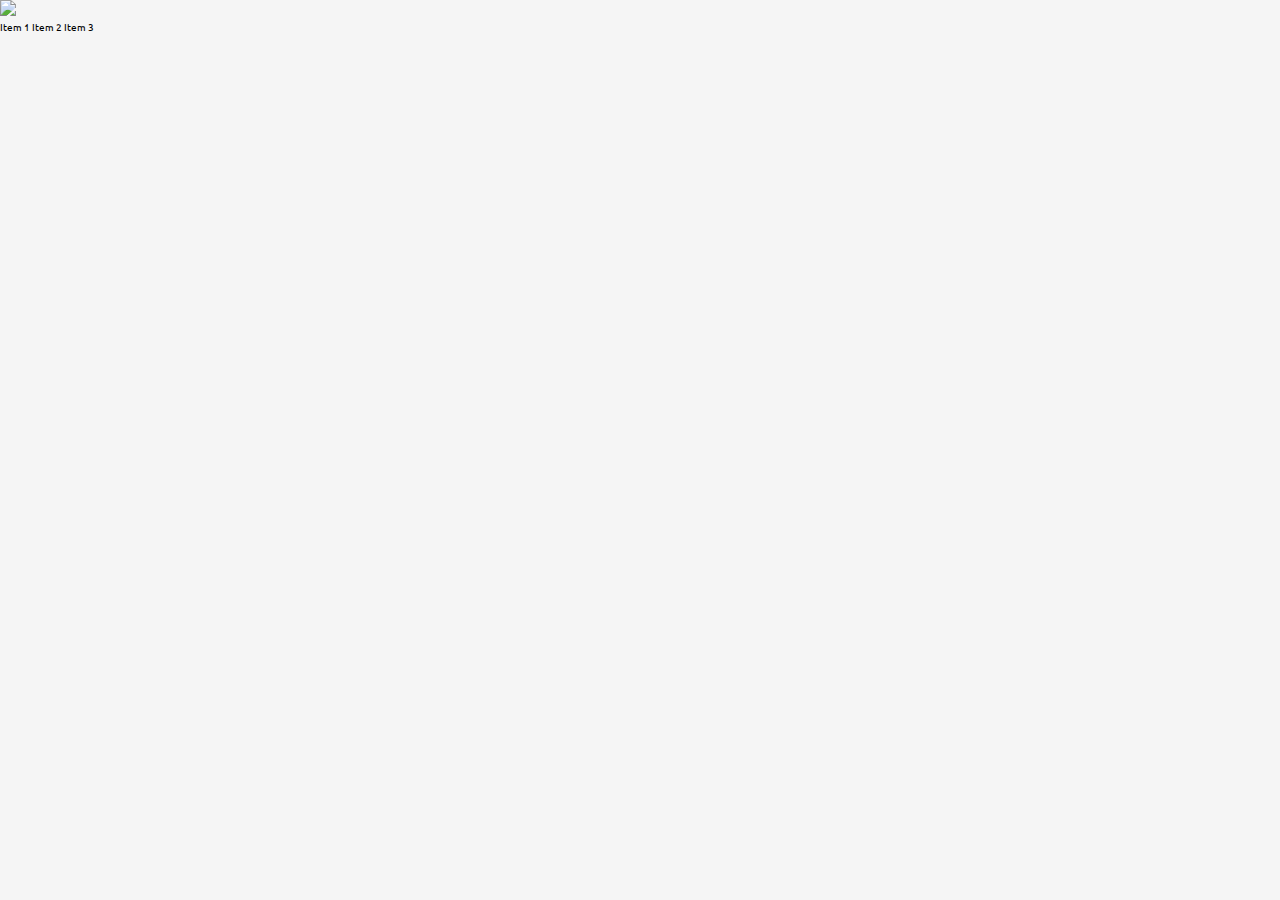
==== index.html @ aea0ba0b "Starting files for google solution challenge" ====
<!DOCTYPE html>
<html lang="en">
  <head>
    <meta charset="UTF-8" />
    <meta http-equiv="X-UA-Compatible" content="IE=edge" />
    <link rel="stylesheet" href="style.css" />
    <link rel="preconnect" href="https://fonts.googleapis.com" />
    <link rel="preconnect" href="https://fonts.gstatic.com" crossorigin />
    <link
      href="https://fonts.googleapis.com/css2?family=Ubuntu:wght@300;400;500;700&display=swap"
      rel="stylesheet"
    />
    <meta name="viewport" content="width=device-width, initial-scale=1.0" />
    <title>Sustainable Cities</title>
  </head>
  <body>
    <header class="header">
      <img src="./resources/Icon/" class="mainIcon" />
      <div class="links">
        <span>Item 1</span>
        <span>Item 2</span>
        <span>Item 3</span>
      </div>
    </header>
  </body>
</html>
---- style.css ----
* {
  margin: 0;
  padding: 0;
  box-sizing: border-box;
}
html {
  font-size: 62.5%;
}
body {
  font-family: "Ubuntu", sans-serif;
  background-color: #f5f5f5;
}
/* ------------------------------------------------------------ */
/* ------------------------------------------------------------ */
/* Header Component */
/* ------------------------------------------------------------ */
/* ------------------------------------------------------------ */
.head {
  color: hsl(213, 96%, 18%);
  font-size: 6.4rem;
}
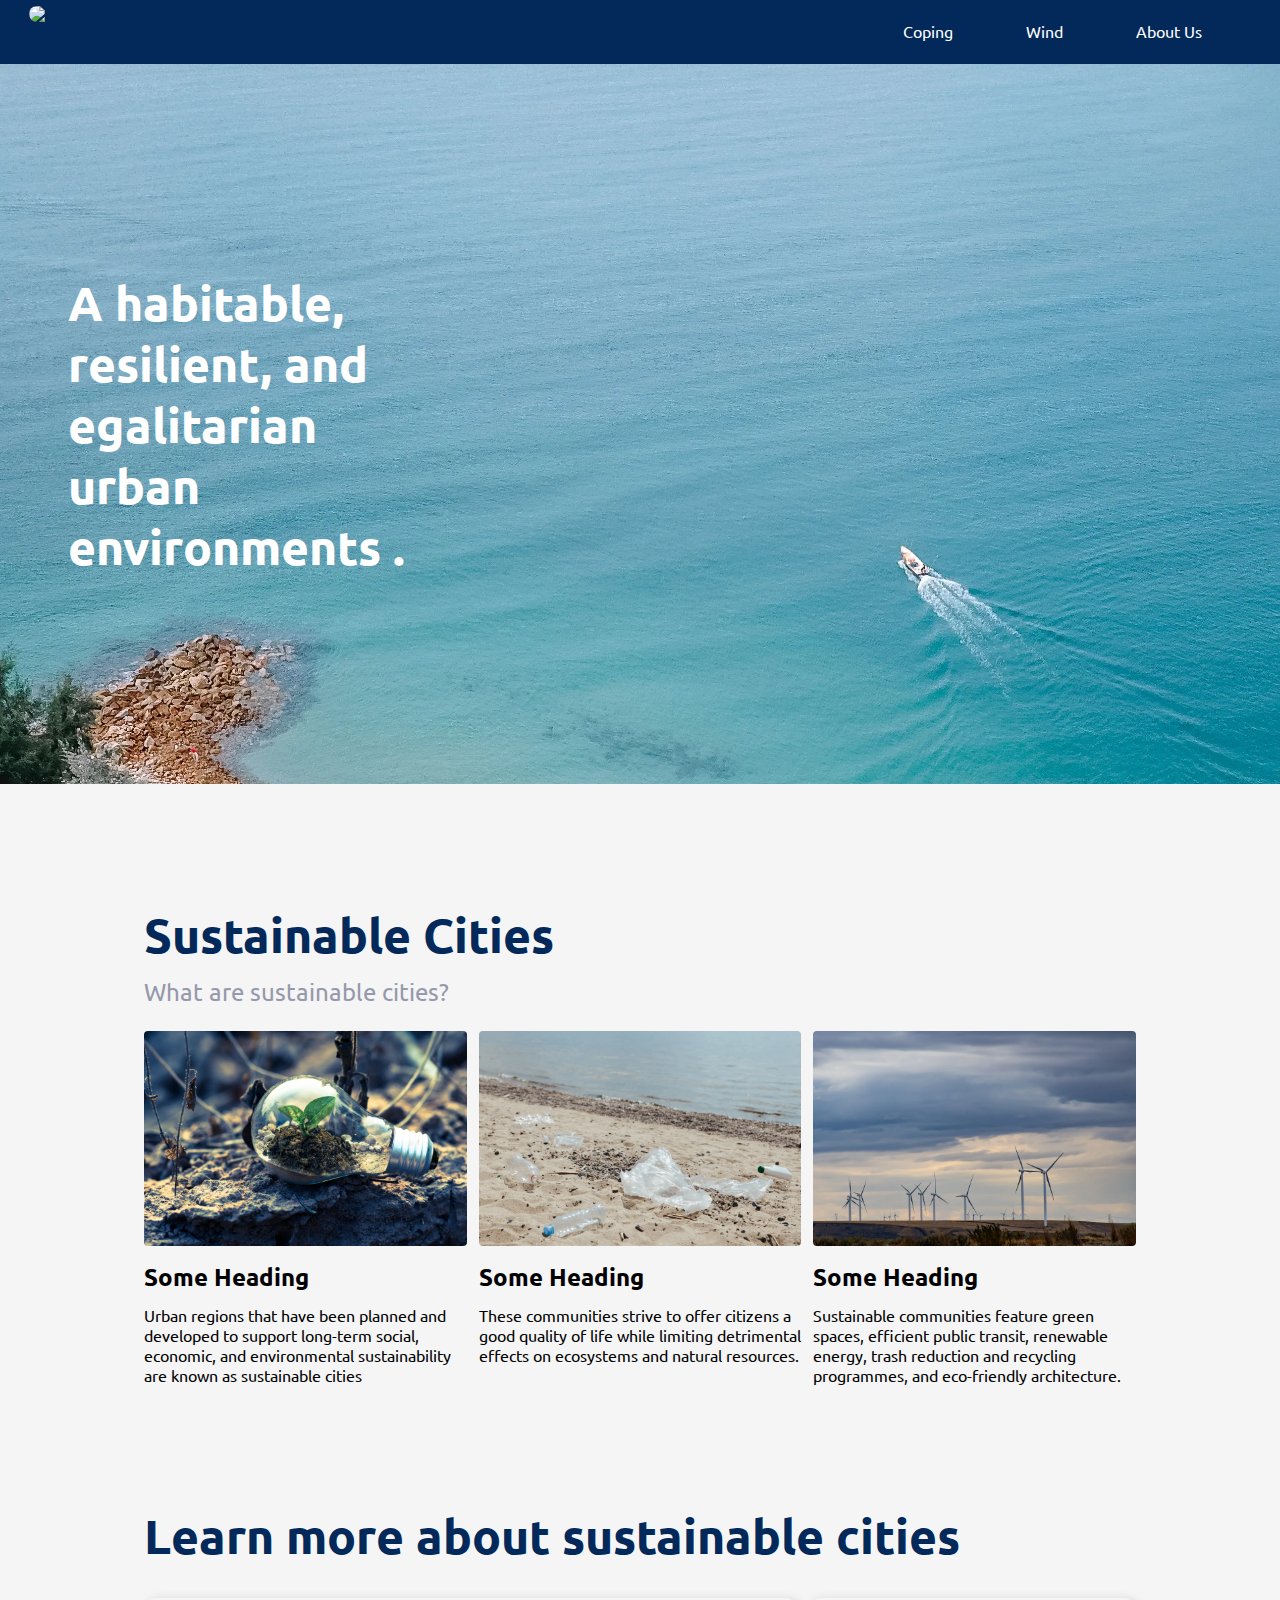
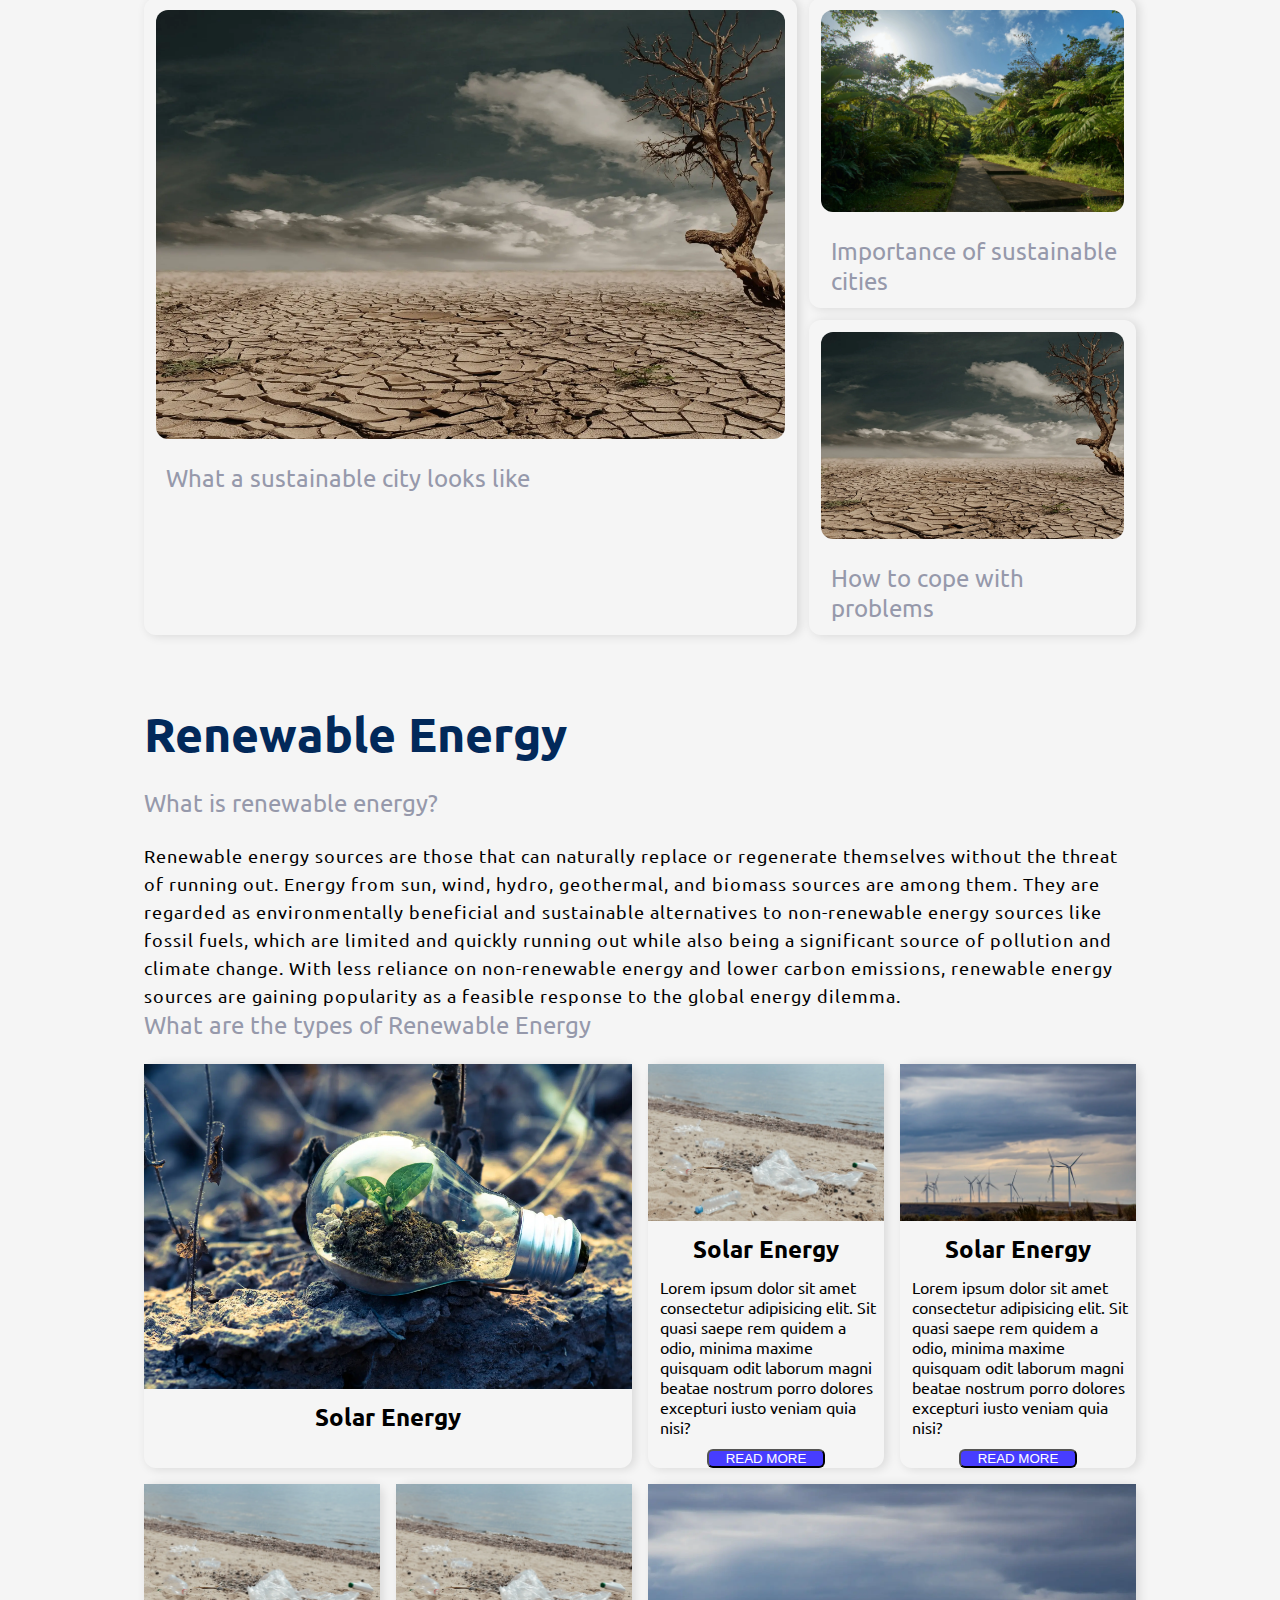
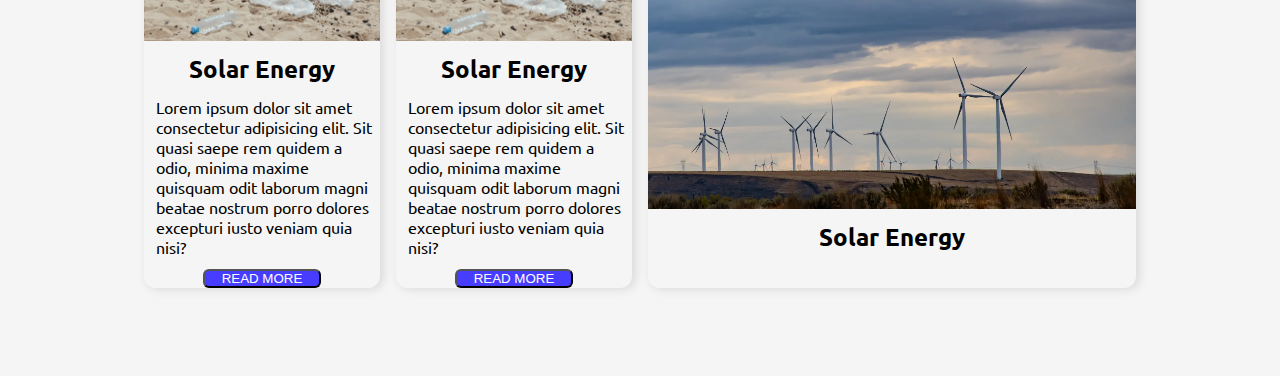
==== commit 2aafeaba: "pre final version of homepage" ====
--- a/index.html
+++ b/index.html
@@ -4,23 +4,200 @@
     <meta charset="UTF-8" />
     <meta http-equiv="X-UA-Compatible" content="IE=edge" />
     <link rel="stylesheet" href="style.css" />
+    <link rel="stylesheet" href="header.css" />
+    <link rel="stylesheet" href="contentHomepage.css" />
     <link rel="preconnect" href="https://fonts.googleapis.com" />
     <link rel="preconnect" href="https://fonts.gstatic.com" crossorigin />
     <link
       href="https://fonts.googleapis.com/css2?family=Ubuntu:wght@300;400;500;700&display=swap"
       rel="stylesheet"
+    />
+    <link
+      href="https://unpkg.com/material-components-web@latest/dist/material-components-web.min.css"
+      rel="stylesheet"
+    />
+    <script src="https://unpkg.com/material-components-web@latest/dist/material-components-web.min.js"></script>
+    <link
+      rel="stylesheet"
+      href="https://fonts.googleapis.com/icon?family=Material+Icons"
+    />
+
+    <link
+      rel="shortcut icon"
+      href="./Icons/planet-earth.ico"
+      type="image/x-icon"
     />
     <meta name="viewport" content="width=device-width, initial-scale=1.0" />
     <title>Sustainable Cities</title>
   </head>
   <body>
     <header class="header">
-      <img src="./resources/Icon/" class="mainIcon" />
+      <div class="iconImage">
+        <img src="./Icons/planet-earth.webp" class="mainIcon" />
+      </div>
       <div class="links">
-        <span>Item 1</span>
-        <span>Item 2</span>
-        <span>Item 3</span>
+        <span class="link">Coping</span>
+        <span class="link">Wind</span>
+        <span class="link">About Us</span>
       </div>
     </header>
+    <div class="front">
+      <div class="flexOfTwo">
+        <!-- <p class="head">Sustainable Cities</p> -->
+        <p class="headText">
+          A habitable, resilient, and egalitarian urban environments .
+        </p>
+      </div>
+      <!-- <div class="firstImage">
+        <img
+          src="./resources/Homepage C2 - First - Edited.png"
+          alt="Homepage image one"
+          class="test"
+        />
+      </div> -->
+    </div>
+    <div class="container">
+      <div class="what">
+        <div class="flexOfTwo">
+          <p class="head heade">Sustainable Cities</p>
+          <p class="subHead">What are sustainable cities?</p>
+        </div>
+        <div class="zigZag">
+          <div class="item1 item">
+            <div class="imageBox">
+              <img src="./resources/energy.webp" class="mainImage" />
+            </div>
+            <div class="itemContent">
+              <p class="heading">Some Heading</p>
+              <p class="subHeading">
+                Urban regions that have been planned and developed to support
+                long-term social, economic, and environmental sustainability are
+                known as sustainable cities
+              </p>
+            </div>
+          </div>
+          <div class="item2 item">
+            <div class="imageBox">
+              <img src="./resources/beach.webp" class="mainImage" />
+            </div>
+            <div class="itemContent">
+              <p class="heading">Some Heading</p>
+              <p class="subHeading">
+                These communities strive to offer citizens a good quality of
+                life while limiting detrimental effects on ecosystems and
+                natural resources.
+              </p>
+            </div>
+          </div>
+
+          <div class="item3 item">
+            <div class="imageBox">
+              <img src="./resources/wind.webp " class="mainImage" />
+            </div>
+            <div class="itemContent">
+              <p class="heading">Some Heading</p>
+              <p class="subHeading">
+                Sustainable communities feature green spaces, efficient public
+                transit, renewable energy, trash reduction and recycling
+                programmes, and eco-friendly architecture.
+              </p>
+            </div>
+          </div>
+        </div>
+      </div>
+      <div class="readMore">
+        <p class="head heade learn">Learn more about sustainable cities</p>
+        <div class="threeLinks">
+          <div class="card2">
+            <img src="./resources/Importance.webp" class="cardTwoImage" />
+            <a class="linked"
+              >What a sustainable city looks like
+              <!-- whatcity -->
+            </a>
+          </div>
+          <div class="card2">
+            <img src="./resources/Coping.webp" class="cardTwoImage" />
+            <a class="linked">
+              <!-- Inportance -->
+              Importance of sustainable cities</a
+            >
+          </div>
+          <div class="card2">
+            <img src="./resources/Importance.webp" class="cardTwoImage" />
+            <!-- Coping -->
+            <a class="linked"> How to cope with problems</a>
+          </div>
+        </div>
+      </div>
+
+      <div class="renewableEnergy">
+        <p class="head heade renewHead">Renewable Energy</p>
+        <p class="subHead">What is renewable energy?</p>
+        <p class="textRenew">
+          Renewable energy sources are those that can naturally replace or
+          regenerate themselves without the threat of running out. Energy from
+          sun, wind, hydro, geothermal, and biomass sources are among them. They
+          are regarded as environmentally beneficial and sustainable
+          alternatives to non-renewable energy sources like fossil fuels, which
+          are limited and quickly running out while also being a significant
+          source of pollution and climate change. With less reliance on
+          non-renewable energy and lower carbon emissions, renewable energy
+          sources are gaining popularity as a feasible response to the global
+          energy dilemma.
+        </p>
+        <p class="subHead">What are the types of Renewable Energy</p>
+        <div class="typesOfEnergy">
+          <div class="item">
+            <img src="resources/energy.webp" />
+            <p class="heading">Solar Energy</p>
+          </div>
+          <div class="item">
+            <img src="resources/beach.webp" />
+            <p class="heading">Solar Energy</p>
+            <p>
+              Lorem ipsum dolor sit amet consectetur adipisicing elit. Sit quasi
+              saepe rem quidem a odio, minima maxime quisquam odit laborum magni
+              beatae nostrum porro dolores excepturi iusto veniam quia nisi?
+            </p>
+            <input type = "button" class="readMoreButton" value="READ MORE"></input>
+          </div>
+          <div class="item">
+            <img src="resources/wind.webp" />
+            <p class="heading">Solar Energy</p>
+            <p>
+              Lorem ipsum dolor sit amet consectetur adipisicing elit. Sit quasi
+              saepe rem quidem a odio, minima maxime quisquam odit laborum magni
+              beatae nostrum porro dolores excepturi iusto veniam quia nisi?
+            </p>
+            <input type = "button" class="readMoreButton" value="READ MORE"></input>
+          </div>
+          <div class="item">
+            <img src="resources/beach.webp" />
+            <p class="heading">Solar Energy</p>
+            <p>
+              Lorem ipsum dolor sit amet consectetur adipisicing elit. Sit quasi
+              saepe rem quidem a odio, minima maxime quisquam odit laborum magni
+              beatae nostrum porro dolores excepturi iusto veniam quia nisi?
+            </p>
+            <input type = "button" class="readMoreButton" value="READ MORE"></input>
+          </div>
+          <div class="item">
+            <img src="resources/beach.webp" />
+            <p class="heading">Solar Energy</p>
+            <p>
+              Lorem ipsum dolor sit amet consectetur adipisicing elit. Sit quasi
+              saepe rem quidem a odio, minima maxime quisquam odit laborum magni
+              beatae nostrum porro dolores excepturi iusto veniam quia nisi?
+            </p>
+            <input type = "button" class="readMoreButton" value="READ MORE"></input>
+          </div>
+          <div class="item">
+            <img src="resources/wind.webp" />
+            <p class="heading">Solar Energy</p>
+          </div>
+        </div>
+      </div>
+    </div>
   </body>
+  <script src="script.js"></script>
 </html>
--- a/style.css
+++ b/style.css
@@ -9,6 +9,9 @@
 body {
   font-family: "Ubuntu", sans-serif;
   background-color: #f5f5f5;
+  display: flex;
+  flex-direction: column;
+  align-items: center;
 }
 /* ------------------------------------------------------------ */
 /* ------------------------------------------------------------ */
@@ -19,3 +22,20 @@
   color: hsl(213, 96%, 18%);
   font-size: 6.4rem;
 }
+.subHead {
+  color: hsl(231, 11%, 63%);
+  font-size: 2.4rem;
+}
+/* .clickCircle {
+  position: absolute;
+  max-width: 0rem;
+  max-height: 0rem;
+  border-radius: 50%;
+  background-color: hsl(213, 45%, 86%);
+  margin-top: 2.4rem;
+  transition: all 0.5s ease-in-out;
+}
+.clickCircleMax {
+  max-width: 100rem;
+  max-height: 100rem;
+} */
--- a/header.css
+++ b/header.css
@@ -0,0 +1,43 @@
+.header {
+  background: hsl(213, 96%, 18%);
+  color: #fff;
+  padding: 0.5rem;
+  text-align: center;
+  display: flex;
+  justify-content: space-between;
+  width: 100%;
+  align-items: center;
+  height: 6.4rem;
+  font-size: 1.6rem;
+}
+.mainIcon {
+  /* border-radius: 50%; */
+  /* background: #fff; */
+  /* margin: 0 10px; */
+  height: calc(100%);
+}
+.links {
+  display: flex;
+  justify-content: space-evenly;
+  width: 35%;
+}
+.iconImage {
+  height: calc(100%);
+  padding: 0 0 0 2.4rem;
+}
+.link::after {
+  content: "";
+  display: block;
+  width: 0;
+  height: 2px;
+  background: greenyellow;
+  transition: width 0.3s;
+}
+
+.link:hover::after {
+  width: 100%;
+}
+
+.link:hover {
+  cursor: pointer;
+}
--- a/contentHomepage.css
+++ b/contentHomepage.css
@@ -0,0 +1,249 @@
+.front {
+  min-height: 80vh;
+  width: 100vw;
+  display: grid;
+  grid-template-columns: 1fr 2fr;
+  align-content: center;
+  justify-items: end;
+  background-image: url("./resources/Homepage\ C3\ -\ First.webp");
+  background-repeat: no-repeat;
+  background-size: cover;
+}
+.container {
+  margin-top: 10rem;
+  width: 80%;
+  padding: 2rem 1.6rem;
+  min-height: 100vh;
+  height: fit-content;
+  display: flex;
+  flex-direction: column;
+  align-items: center;
+  justify-content: center;
+}
+.firstImage {
+  width: 60%;
+  object-fit: stretch;
+}
+.test {
+  width: 100%;
+  border-radius: 50% 0 0 50%;
+}
+.flexOfTwo {
+  display: flex;
+  flex-direction: column;
+  justify-content: center;
+  gap: 1.2rem;
+  width: 100%;
+}
+.item {
+  display: flex;
+  width: 100%;
+  gap: 1.2rem;
+}
+.mainImage {
+  width: 100%;
+  /* border-radius: 50% 0 0 50%; */
+  align-self: center;
+  border-radius: 0.4rem;
+  transition: all 0.5s;
+}
+.mainIcon {
+  height: 100%;
+  border-radius: 50% 0 0 50%;
+}
+.itemContent {
+  display: flex;
+  flex-direction: column;
+  justify-content: center;
+  align-items: start;
+  gap: 1.2rem;
+}
+.item {
+  /* height: 32rem; */
+  display: flex;
+  flex-direction: column;
+  justify-content: center;
+  align-items: center;
+  /* width: 20%; */
+  gap: 1.2rem;
+  /* border: 1px solid red; */
+  /* max-height: fit-content; */
+}
+
+.heading {
+  font-size: 2.4rem;
+  font-weight: 700;
+}
+.subHeading {
+  font-size: 1.6rem;
+  font-weight: 400;
+  /* padding: 2.4rem; */
+}
+.subHead {
+  padding-bottom: 2.4rem;
+}
+.imageBox {
+  width: 100%;
+  height: fit-content;
+  overflow: hidden;
+}
+.mainImage:hover {
+  cursor: pointer;
+  transform: scale(1.15);
+}
+.zigZag {
+  /* width: 100%; */
+  display: flex;
+  align-items: baseline;
+  gap: 1.2rem;
+  /* gap: 5rem; */
+  /* justify-content: center;
+  align-items: center; */
+}
+.linked {
+  font-size: 2.4rem;
+  text-decoration: none;
+  color: hsl(231, 11%, 63%);
+  display: block;
+  padding: 1.2rem 0 0 1rem;
+}
+.readMore {
+  align-self: flex-start;
+  margin-top: 12rem;
+}
+.heade {
+  font-size: 4.8rem;
+  font-weight: 600;
+}
+.learn {
+  padding-bottom: 3.2rem;
+}
+.card2 {
+  display: flex;
+  border-radius: 1.2rem;
+  flex-direction: column;
+  justify-content: flex-start;
+  align-items: flex-start;
+  gap: 1.2rem;
+  box-shadow: 3px 1px 10px 1px rgba(0, 0, 0, 0.1);
+  width: 100%;
+  height: 100%;
+  transition: all 0.3s;
+  padding: 1.2rem;
+}
+.card2:hover {
+  box-shadow: 3px 1px 10px 1px rgba(0, 0, 0, 0.3);
+  transform: scale(1.05);
+  /* background-color: red; */
+}
+.card2:active {
+  transform: scale(1);
+}
+.cardTwoImage {
+  /* height: 20rem;
+  width: 20rem; */
+  width: 100%;
+  /* height: 100%; */
+  background-repeat: no-repeat;
+  border-radius: 1.2rem;
+  /* background-color: red; */
+}
+.card2:nth-child(1) {
+  grid-row: 1/3;
+}
+.threeLinks {
+  display: grid;
+  grid-template-columns: 2fr 1fr;
+  gap: 1.2rem;
+  /* height: fit-content; */
+}
+
+.headText {
+  font-size: 4.8rem;
+  font-weight: 600;
+  padding-left: 6.8rem;
+  color: hsl(0, 0%, 100%);
+}
+.renewableEnergy {
+  padding: 6.8rem 0;
+}
+.renewHead {
+  padding-bottom: 2.4rem;
+}
+.textRenew {
+  font-size: 1.8rem;
+  line-height: 2.8rem;
+  letter-spacing: 1px;
+  font-weight: 400;
+  /* padding: 2.4rem; */
+}
+.points {
+  font-size: 2.4rem;
+  line-height: 4rem;
+}
+.typesOfEnergy {
+  display: grid;
+  width: 100%;
+  gap: 1.6rem;
+  grid-template-columns: repeat(4, 1fr);
+  grid-template-rows: repeat(4, 1fr);
+  align-items: flex-start;
+}
+.typesOfEnergy > .item {
+  box-shadow: 3px 1px 10px 1px rgba(0, 0, 0, 0.1);
+  height: 100%;
+  justify-content: flex-start;
+  border-radius: 1.2rem;
+  transition: all 0.3s;
+}
+.typesOfEnergy > .item:nth-child(1) {
+  grid-column: 1/3;
+  grid-row: 1/3;
+  padding-bottom: 1.6rem;
+}
+.typesOfEnergy > .item:nth-child(6) {
+  grid-column: 3/5;
+  grid-row: 3/5;
+  padding-bottom: 2.4rem;
+}
+.typesOfEnergy > .item > img {
+  width: 100%;
+}
+.typesOfEnergy > .item:nth-child(2) {
+  grid-row: 1/3;
+  /* height: 50%; */
+}
+.typesOfEnergy > .item:nth-child(3) {
+  grid-row: 1/3;
+}
+.typesOfEnergy > .item:nth-child(4) {
+  grid-row: 3/5;
+}
+.typesOfEnergy > .item:nth-child(5) {
+  grid-row: 3/5;
+}
+.typesOfEnergy > .item > p:nth-child(3) {
+  font-size: 1.6rem;
+}
+.typesOfEnergy > .item > p:nth-child(3) {
+  padding-left: 1.2rem;
+}
+.typesOfEnergy > .item:hover {
+  box-shadow: 3px 1px 10px 1px rgba(0, 0, 0, 0.3);
+  transform: scale(1.05);
+}
+.readMoreButton {
+  width: 50%;
+  height: 7%;
+  background-color: hsl(243, 100%, 62%);
+  border-radius: 0.6rem;
+  color: white;
+  transition: background-color 0.3s;
+}
+.readMoreButton:hover {
+  cursor: pointer;
+  background-color: hsl(213, 96%, 18%);
+}
+.readMoreButton:active {
+  background-color: hsl(243, 100%, 72%);
+}
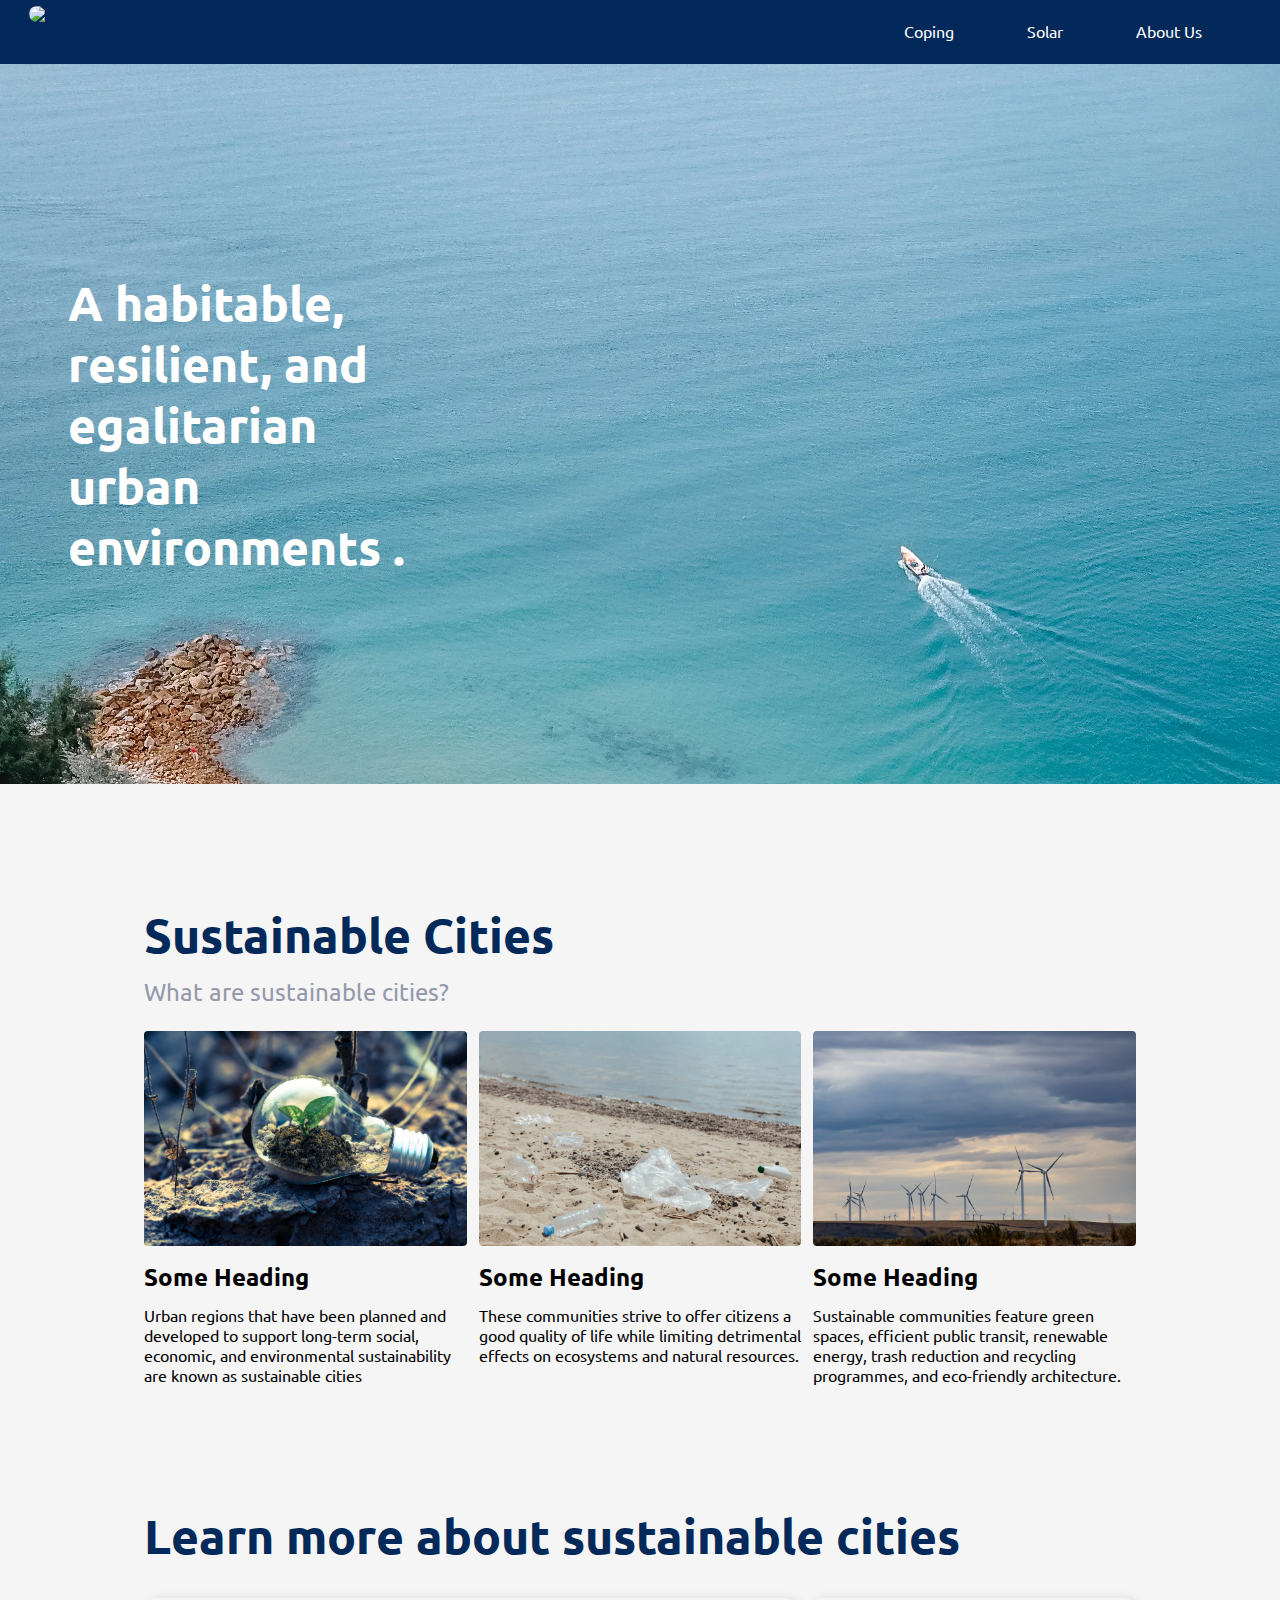
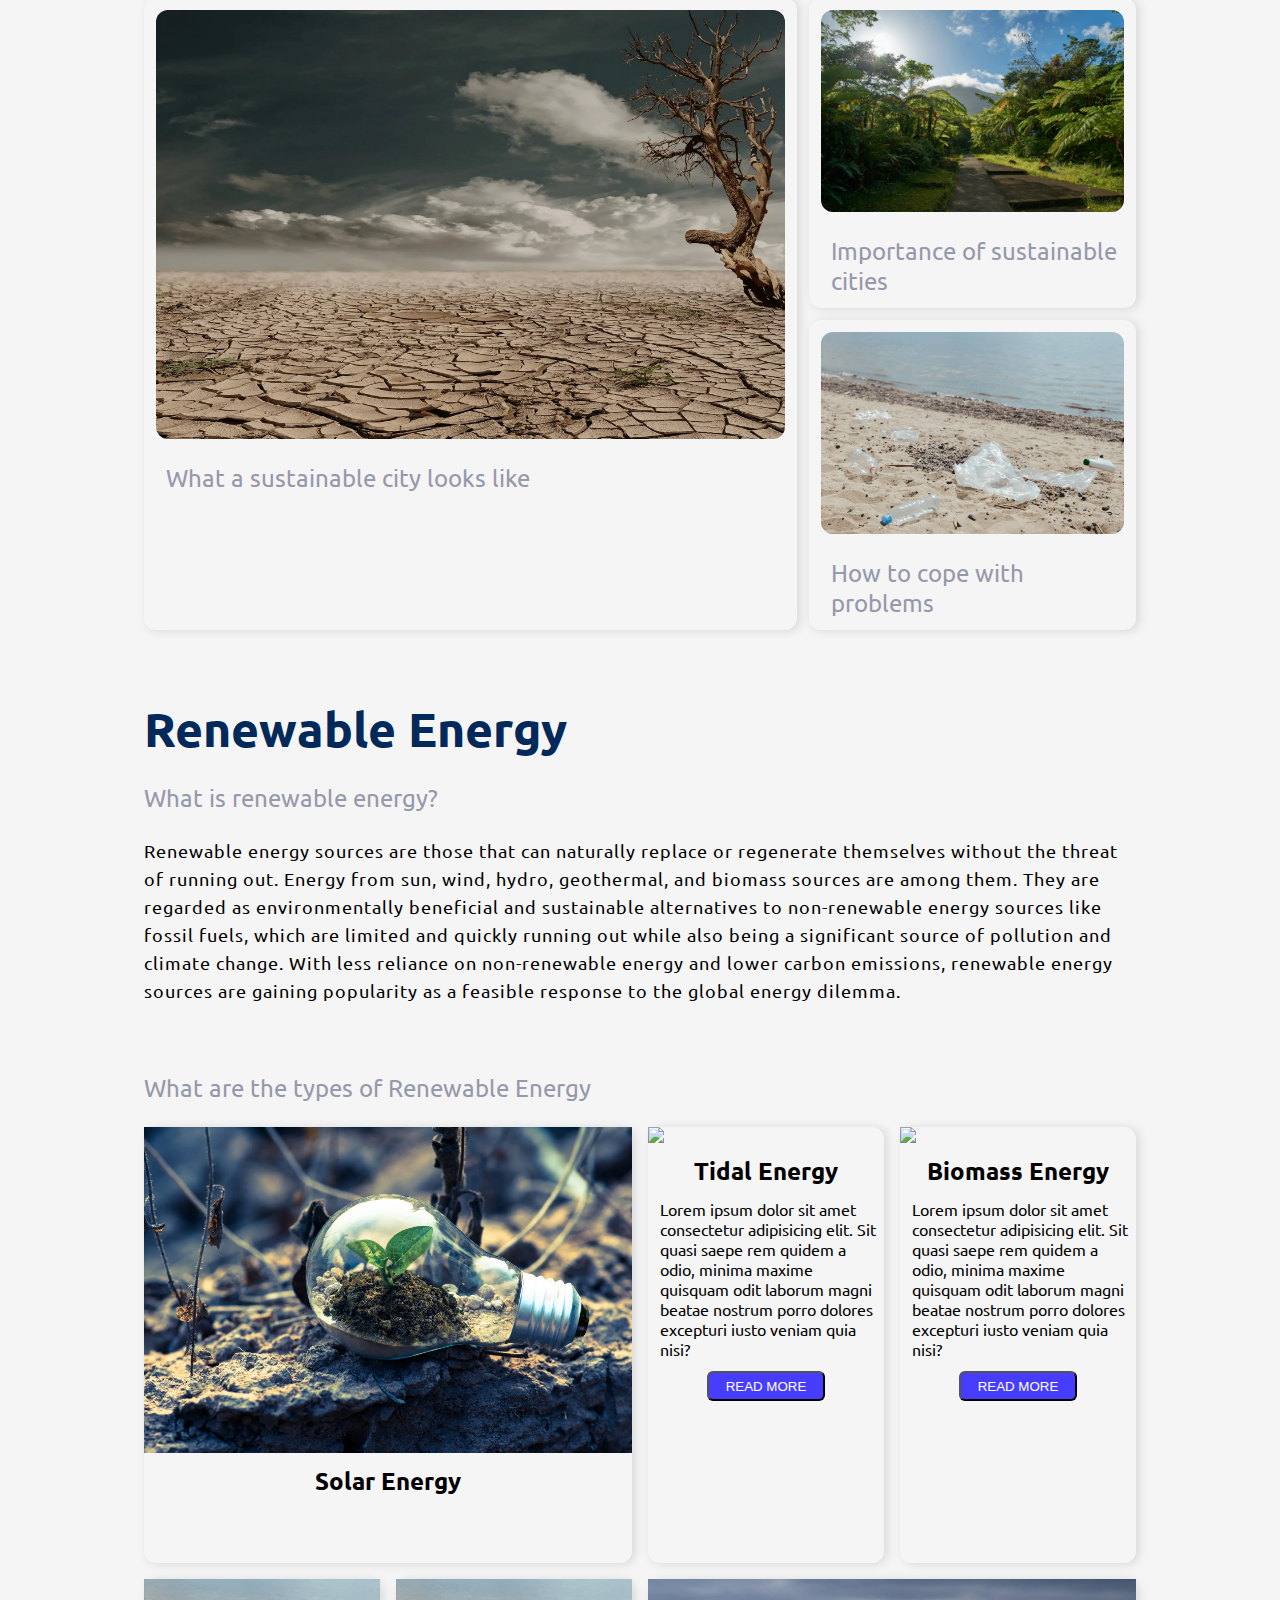
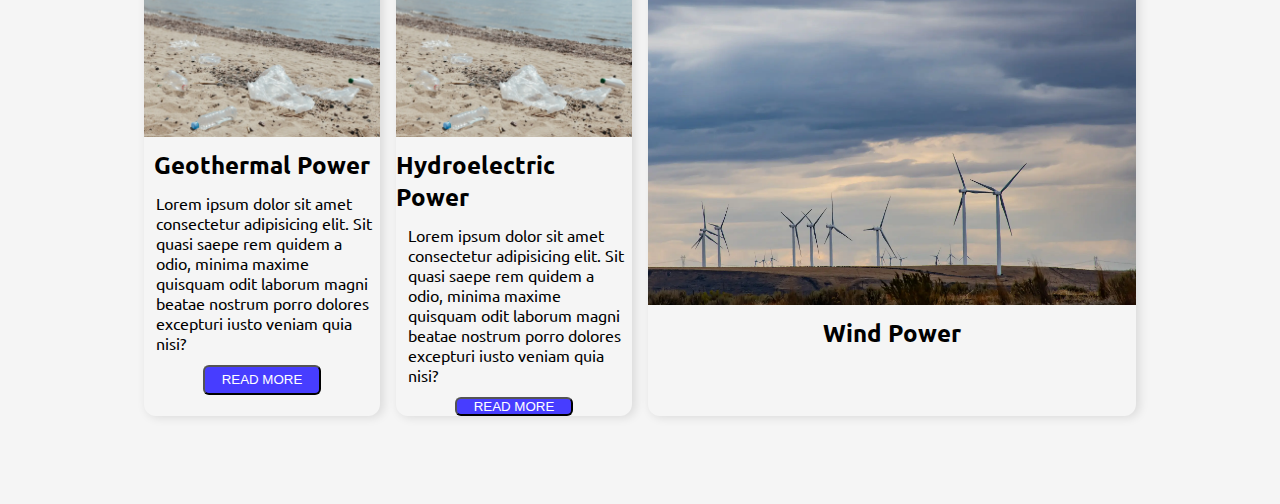
==== commit 833ab056: "wind.html, solar.html etc and more" ====
--- a/index.html
+++ b/index.html
@@ -37,24 +37,17 @@
       </div>
       <div class="links">
         <span class="link">Coping</span>
-        <span class="link">Wind</span>
+        <span class="link" id = "solar">Solar</span>
         <span class="link">About Us</span>
       </div>
     </header>
     <div class="front">
       <div class="flexOfTwo">
-        <!-- <p class="head">Sustainable Cities</p> -->
         <p class="headText">
           A habitable, resilient, and egalitarian urban environments .
         </p>
       </div>
-      <!-- <div class="firstImage">
-        <img
-          src="./resources/Homepage C2 - First - Edited.png"
-          alt="Homepage image one"
-          class="test"
-        />
-      </div> -->
+     
     </div>
     <div class="container">
       <div class="what">
@@ -123,7 +116,7 @@
             >
           </div>
           <div class="card2">
-            <img src="./resources/Importance.webp" class="cardTwoImage" />
+            <img src="./resources/beach.webp" class="cardTwoImage" />
             <!-- Coping -->
             <a class="linked"> How to cope with problems</a>
           </div>
@@ -147,13 +140,44 @@
         </p>
         <p class="subHead">What are the types of Renewable Energy</p>
         <div class="typesOfEnergy">
+          
           <div class="item">
             <img src="resources/energy.webp" />
             <p class="heading">Solar Energy</p>
           </div>
           <div class="item">
+            <img src="resources/sea.webp" />
+            <p class="heading">Tidal Energy</p>
+            <p>
+              Lorem ipsum dolor sit amet consectetur adipisicing elit. Sit quasi
+              saepe rem quidem a odio, minima maxime quisquam odit laborum magni
+              beatae nostrum porro dolores excepturi iusto veniam quia nisi?
+            </p>
+            <input type = "button" class="readMoreButton" value="READ MORE"></input>
+          </div>
+          <div class="item">
+            <img src="resources/tractor.webp" />
+            <p class="heading">Biomass Energy</p>
+            <p>
+              Lorem ipsum dolor sit amet consectetur adipisicing elit. Sit quasi
+              saepe rem quidem a odio, minima maxime quisquam odit laborum magni
+              beatae nostrum porro dolores excepturi iusto veniam quia nisi?
+            </p>
+            <input type = "button" class="readMoreButton" value="READ MORE"></input>
+          </div>
+          <div class="item">
             <img src="resources/beach.webp" />
-            <p class="heading">Solar Energy</p>
+            <p class="heading">Geothermal Power</p>
+            <p>
+              Lorem ipsum dolor sit amet consectetur adipisicing elit. Sit quasi
+              saepe rem quidem a odio, minima maxime quisquam odit laborum magni
+              beatae nostrum porro dolores excepturi iusto veniam quia nisi?
+            </p>
+            <input type = "button" class="readMoreButton" value="READ MORE"></input>
+          </div>
+          <div class="item">
+            <img src="resources/beach.webp" />
+            <p class="heading">Hydroelectric Power</p>
             <p>
               Lorem ipsum dolor sit amet consectetur adipisicing elit. Sit quasi
               saepe rem quidem a odio, minima maxime quisquam odit laborum magni
@@ -163,37 +187,7 @@
           </div>
           <div class="item">
             <img src="resources/wind.webp" />
-            <p class="heading">Solar Energy</p>
-            <p>
-              Lorem ipsum dolor sit amet consectetur adipisicing elit. Sit quasi
-              saepe rem quidem a odio, minima maxime quisquam odit laborum magni
-              beatae nostrum porro dolores excepturi iusto veniam quia nisi?
-            </p>
-            <input type = "button" class="readMoreButton" value="READ MORE"></input>
-          </div>
-          <div class="item">
-            <img src="resources/beach.webp" />
-            <p class="heading">Solar Energy</p>
-            <p>
-              Lorem ipsum dolor sit amet consectetur adipisicing elit. Sit quasi
-              saepe rem quidem a odio, minima maxime quisquam odit laborum magni
-              beatae nostrum porro dolores excepturi iusto veniam quia nisi?
-            </p>
-            <input type = "button" class="readMoreButton" value="READ MORE"></input>
-          </div>
-          <div class="item">
-            <img src="resources/beach.webp" />
-            <p class="heading">Solar Energy</p>
-            <p>
-              Lorem ipsum dolor sit amet consectetur adipisicing elit. Sit quasi
-              saepe rem quidem a odio, minima maxime quisquam odit laborum magni
-              beatae nostrum porro dolores excepturi iusto veniam quia nisi?
-            </p>
-            <input type = "button" class="readMoreButton" value="READ MORE"></input>
-          </div>
-          <div class="item">
-            <img src="resources/wind.webp" />
-            <p class="heading">Solar Energy</p>
+            <p class="heading">Wind Power</p>
           </div>
         </div>
       </div>
--- a/contentHomepage.css
+++ b/contentHomepage.css
@@ -42,7 +42,6 @@
 }
 .mainImage {
   width: 100%;
-  /* border-radius: 50% 0 0 50%; */
   align-self: center;
   border-radius: 0.4rem;
   transition: all 0.5s;
@@ -59,15 +58,12 @@
   gap: 1.2rem;
 }
 .item {
-  /* height: 32rem; */
   display: flex;
   flex-direction: column;
   justify-content: center;
   align-items: center;
-  /* width: 20%; */
-  gap: 1.2rem;
-  /* border: 1px solid red; */
-  /* max-height: fit-content; */
+
+  gap: 1.2rem;
 }
 
 .heading {
@@ -77,7 +73,6 @@
 .subHeading {
   font-size: 1.6rem;
   font-weight: 400;
-  /* padding: 2.4rem; */
 }
 .subHead {
   padding-bottom: 2.4rem;
@@ -92,13 +87,9 @@
   transform: scale(1.15);
 }
 .zigZag {
-  /* width: 100%; */
   display: flex;
   align-items: baseline;
   gap: 1.2rem;
-  /* gap: 5rem; */
-  /* justify-content: center;
-  align-items: center; */
 }
 .linked {
   font-size: 2.4rem;
@@ -140,13 +131,9 @@
   transform: scale(1);
 }
 .cardTwoImage {
-  /* height: 20rem;
-  width: 20rem; */
-  width: 100%;
-  /* height: 100%; */
+  width: 100%;
   background-repeat: no-repeat;
   border-radius: 1.2rem;
-  /* background-color: red; */
 }
 .card2:nth-child(1) {
   grid-row: 1/3;
@@ -181,6 +168,9 @@
   font-size: 2.4rem;
   line-height: 4rem;
 }
+.renewableEnergy > p:nth-child(4) {
+  padding-top: 6.8rem;
+}
 .typesOfEnergy {
   display: grid;
   width: 100%;
@@ -236,14 +226,17 @@
   width: 50%;
   height: 7%;
   background-color: hsl(243, 100%, 62%);
+  box-shadow: none;
   border-radius: 0.6rem;
   color: white;
-  transition: background-color 0.3s;
+  transition: all 0.3s;
 }
 .readMoreButton:hover {
   cursor: pointer;
   background-color: hsl(213, 96%, 18%);
+  transition: all 0.3s;
 }
 .readMoreButton:active {
   background-color: hsl(243, 100%, 72%);
-}
+  transform: scale(0.95);
+}
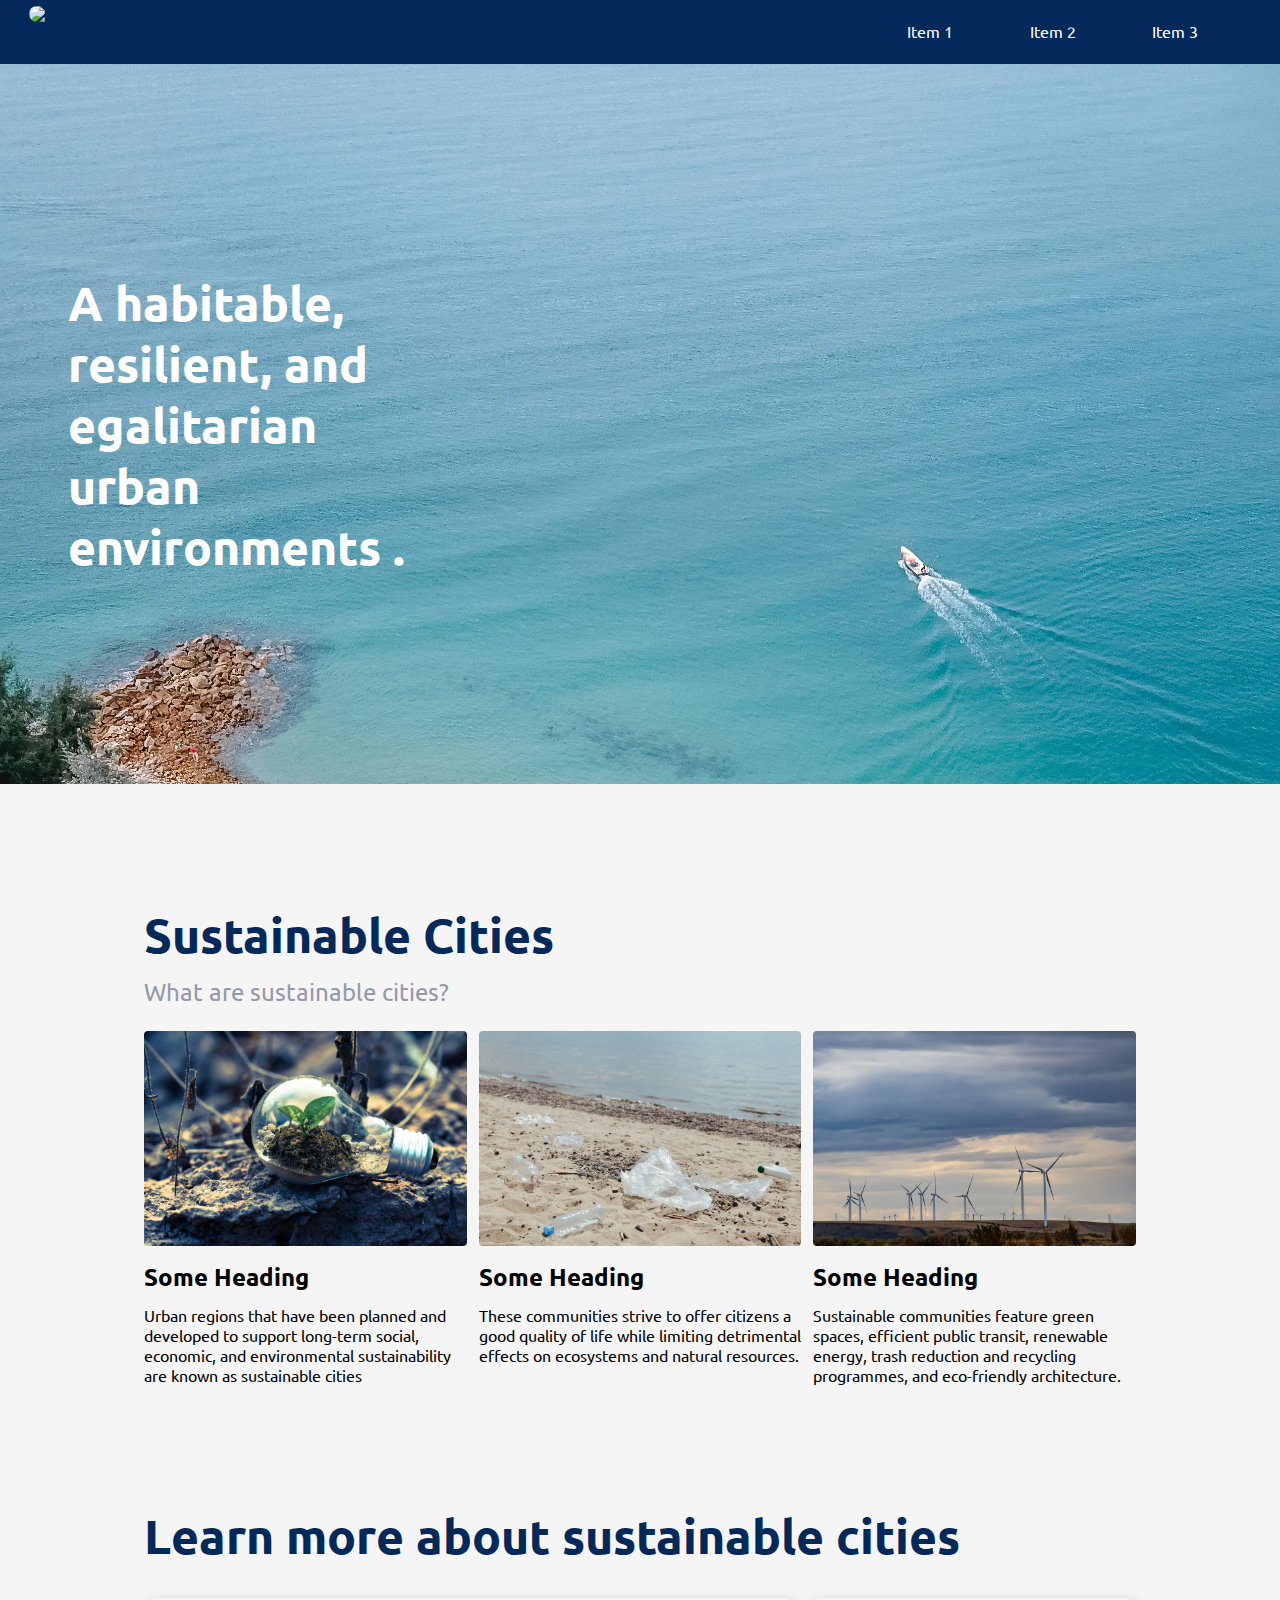
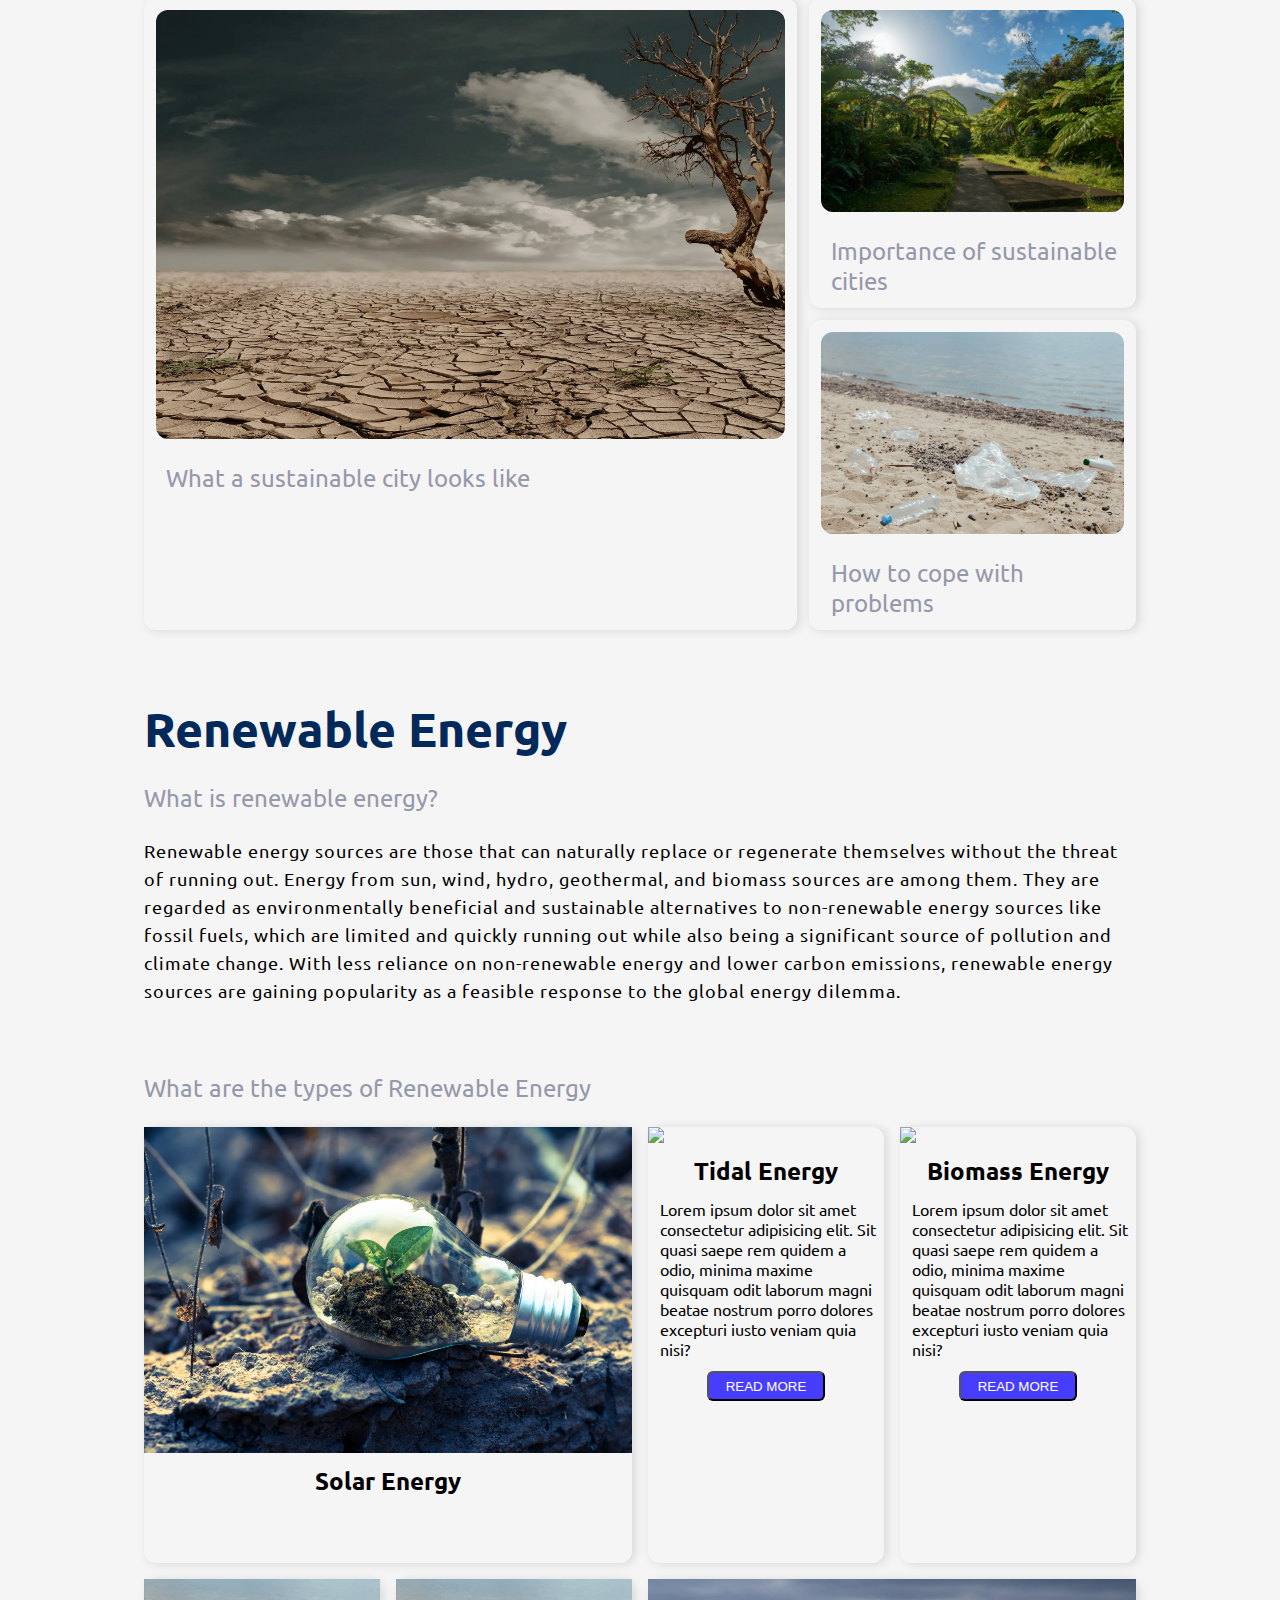
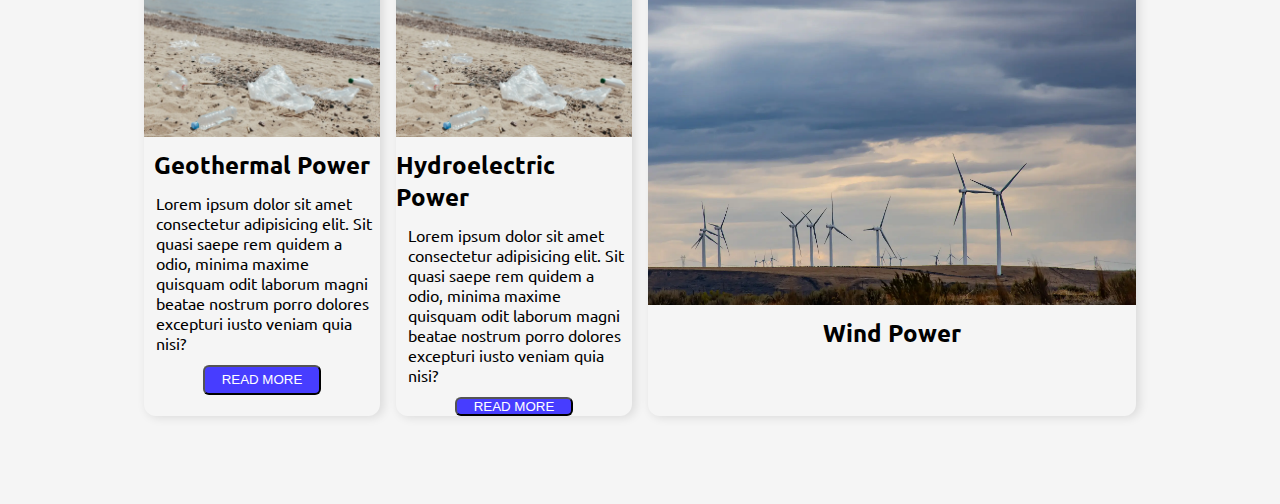
==== commit 0cc170a2: "cope" ====
--- a/index.html
+++ b/index.html
@@ -36,9 +36,9 @@
         <img src="./Icons/planet-earth.webp" class="mainIcon" />
       </div>
       <div class="links">
-        <span class="link">Coping</span>
-        <span class="link" id = "solar">Solar</span>
-        <span class="link">About Us</span>
+        <span class="link">Item 1</span>
+        <span class="link">Item 2</span>
+        <span class="link">Item 3</span>
       </div>
     </header>
     <div class="front">
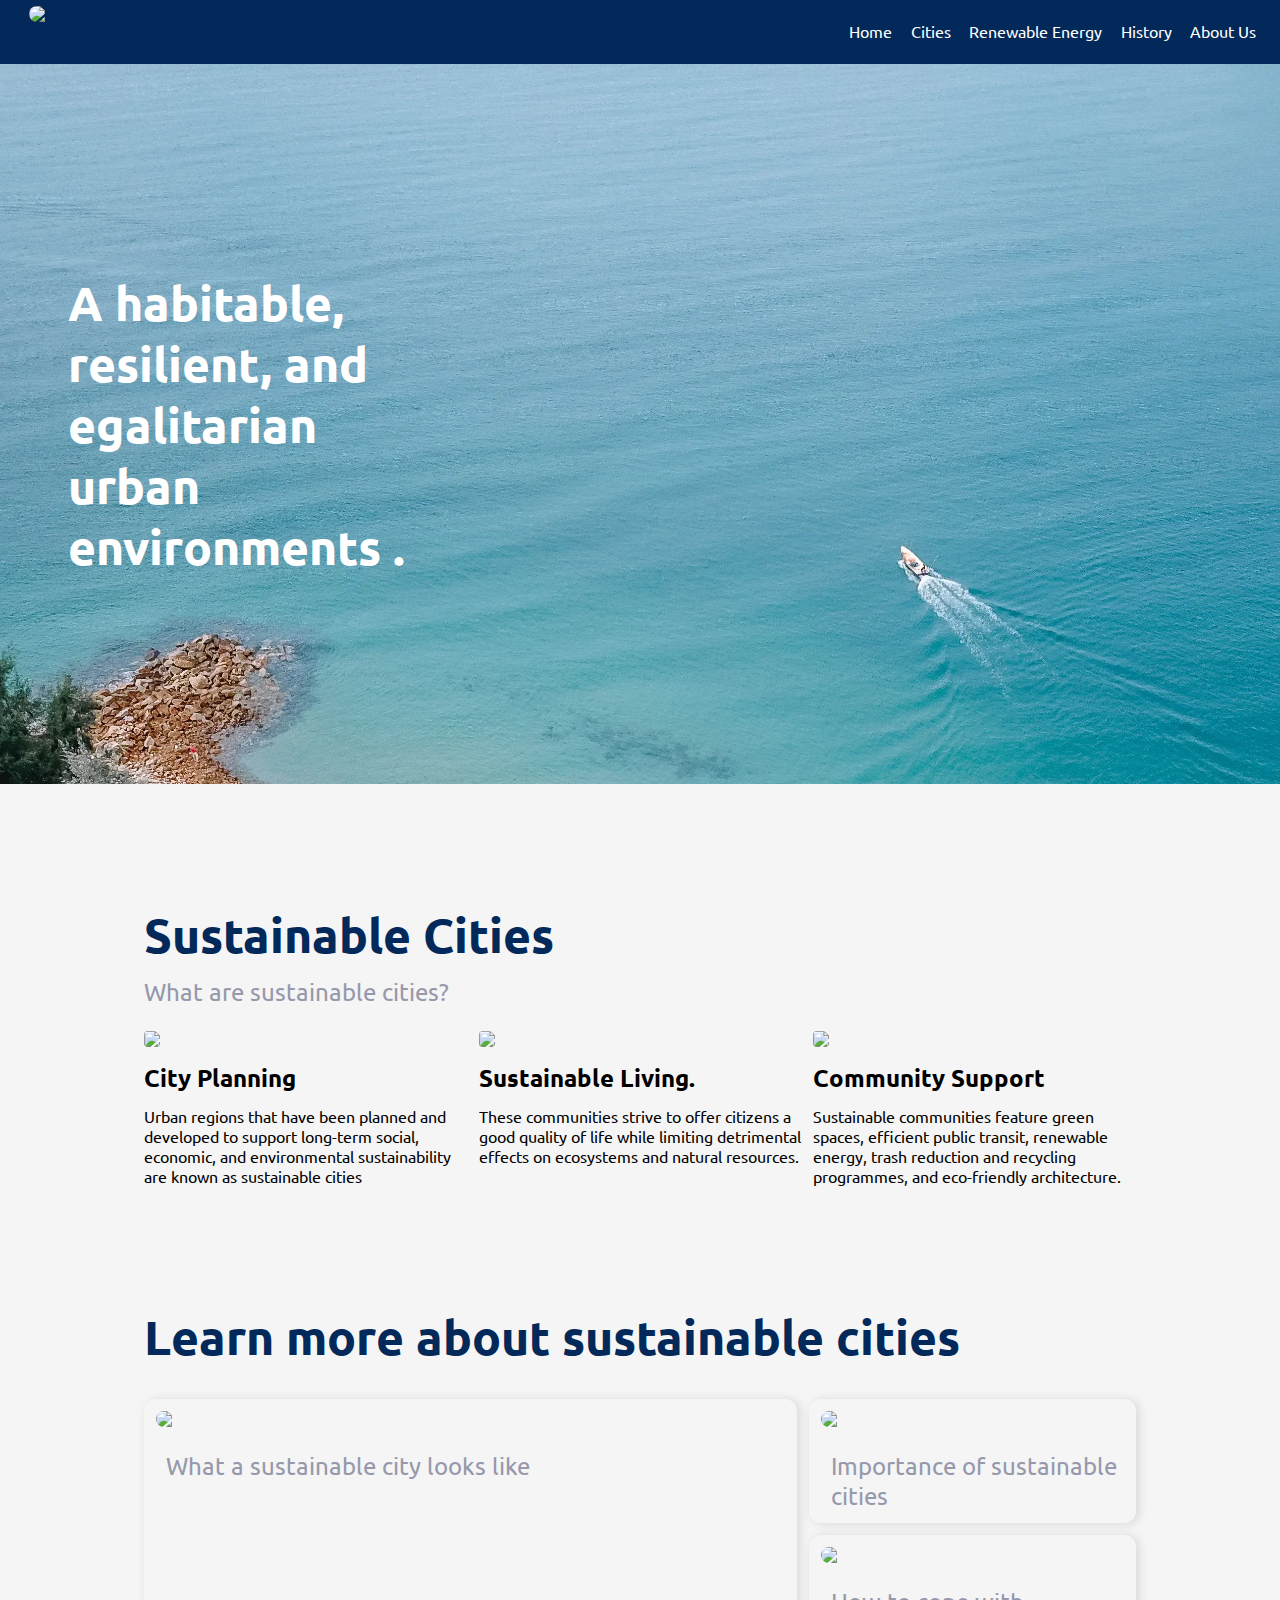
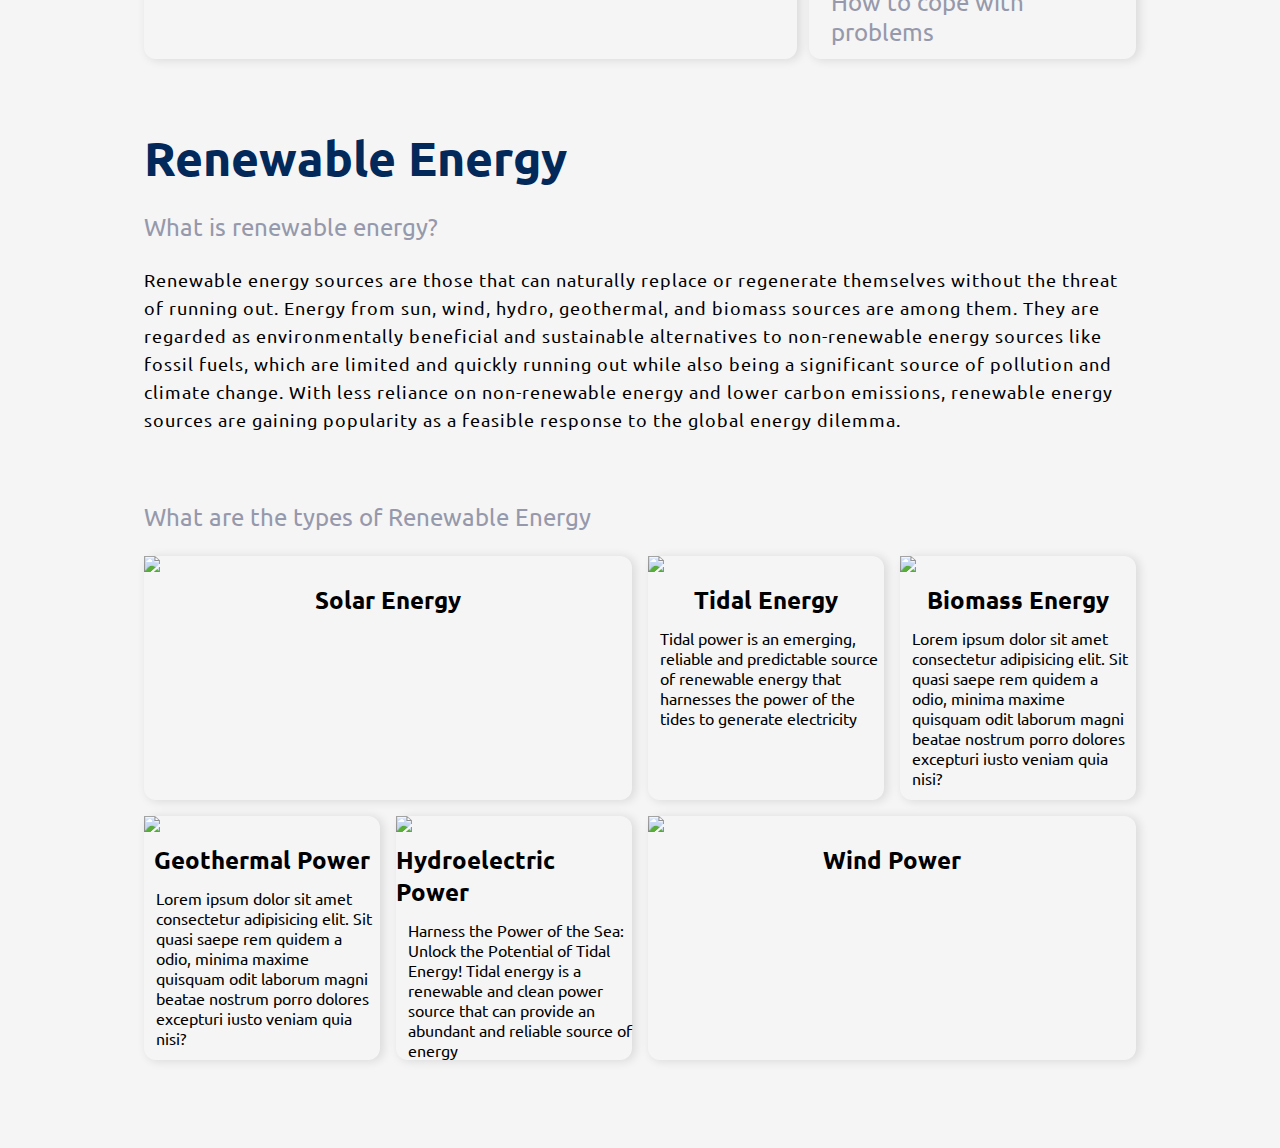
==== commit 2c955d90: "final ver-1.0.0" ====
--- a/index.html
+++ b/index.html
@@ -21,6 +21,7 @@
       rel="stylesheet"
       href="https://fonts.googleapis.com/icon?family=Material+Icons"
     />
+    <script defer src="index.js"></script>
 
     <link
       rel="shortcut icon"
@@ -36,9 +37,11 @@
         <img src="./Icons/planet-earth.webp" class="mainIcon" />
       </div>
       <div class="links">
-        <span class="link">Item 1</span>
-        <span class="link">Item 2</span>
-        <span class="link">Item 3</span>
+        <span class="link" id="index">Home</span>
+        <span class="link" id="what">Cities</span>
+        <span class="link" id="renewHead">Renewable Energy</span>
+        <span class="link" id="history">History</span>
+        <span class="link" id="about">About Us</span>
       </div>
     </header>
     <div class="front">
@@ -47,7 +50,6 @@
           A habitable, resilient, and egalitarian urban environments .
         </p>
       </div>
-     
     </div>
     <div class="container">
       <div class="what">
@@ -58,10 +60,13 @@
         <div class="zigZag">
           <div class="item1 item">
             <div class="imageBox">
-              <img src="./resources/energy.webp" class="mainImage" />
+              <img
+                src="./resources/LazyLoaders/cityPlan.webp"
+                class="mainImage blur"
+              />
             </div>
             <div class="itemContent">
-              <p class="heading">Some Heading</p>
+              <p class="heading">City Planning</p>
               <p class="subHeading">
                 Urban regions that have been planned and developed to support
                 long-term social, economic, and environmental sustainability are
@@ -71,10 +76,13 @@
           </div>
           <div class="item2 item">
             <div class="imageBox">
-              <img src="./resources/beach.webp" class="mainImage" />
+              <img
+                src="./resources/LazyLoaders/cityLooksLike.webp"
+                class="mainImage blur"
+              />
             </div>
             <div class="itemContent">
-              <p class="heading">Some Heading</p>
+              <p class="heading">Sustainable Living.</p>
               <p class="subHeading">
                 These communities strive to offer citizens a good quality of
                 life while limiting detrimental effects on ecosystems and
@@ -85,10 +93,13 @@
 
           <div class="item3 item">
             <div class="imageBox">
-              <img src="./resources/wind.webp " class="mainImage" />
+              <img
+                src="./resources/LazyLoaders/crossRoad.webp "
+                class="mainImage blur"
+              />
             </div>
             <div class="itemContent">
-              <p class="heading">Some Heading</p>
+              <p class="heading">Community Support</p>
               <p class="subHeading">
                 Sustainable communities feature green spaces, efficient public
                 transit, renewable energy, trash reduction and recycling
@@ -101,22 +112,31 @@
       <div class="readMore">
         <p class="head heade learn">Learn more about sustainable cities</p>
         <div class="threeLinks">
-          <div class="card2">
-            <img src="./resources/Importance.webp" class="cardTwoImage" />
+          <div class="card2" id="lookslike">
+            <img
+              src="./resources/LazyLoaders/Importance.webp"
+              class="cardTwoImage blur"
+            />
             <a class="linked"
               >What a sustainable city looks like
               <!-- whatcity -->
             </a>
           </div>
-          <div class="card2">
-            <img src="./resources/Coping.webp" class="cardTwoImage" />
+          <div class="card2" id="importance">
+            <img
+              src="./resources/LazyLoaders/importances.webp"
+              class="cardTwoImage blur"
+            />
             <a class="linked">
               <!-- Inportance -->
               Importance of sustainable cities</a
             >
           </div>
-          <div class="card2">
-            <img src="./resources/beach.webp" class="cardTwoImage" />
+          <div class="card2" id="cope">
+            <img
+              src="./resources/LazyLoaders/cope.webp"
+              class="cardTwoImage blur"
+            />
             <!-- Coping -->
             <a class="linked"> How to cope with problems</a>
           </div>
@@ -140,58 +160,63 @@
         </p>
         <p class="subHead">What are the types of Renewable Energy</p>
         <div class="typesOfEnergy">
-          
-          <div class="item">
-            <img src="resources/energy.webp" />
+          <div class="item solar" id="solar">
+            <img
+              class="sixImage blur"
+              src="resources/LazyLoaders/energy.webp"
+            />
             <p class="heading">Solar Energy</p>
           </div>
-          <div class="item">
-            <img src="resources/sea.webp" />
+          <div class="item" id="tidal">
+            <img class="sixImage blur" src="resources/LazyLoaders/sea.webp" />
             <p class="heading">Tidal Energy</p>
+            <p>
+              Tidal power is an emerging, reliable and predictable source of
+              renewable energy that harnesses the power of the tides to generate
+              electricity
+            </p>
+          </div>
+          <div class="item" id="biomass">
+            <img
+              class="sixImage blur"
+              src="resources/LazyLoaders/tractor.webp"
+            />
+            <p class="heading">Biomass Energy</p>
             <p>
               Lorem ipsum dolor sit amet consectetur adipisicing elit. Sit quasi
               saepe rem quidem a odio, minima maxime quisquam odit laborum magni
               beatae nostrum porro dolores excepturi iusto veniam quia nisi?
             </p>
-            <input type = "button" class="readMoreButton" value="READ MORE"></input>
-          </div>
-          <div class="item">
-            <img src="resources/tractor.webp" />
-            <p class="heading">Biomass Energy</p>
+          </div>
+          <div class="item" id="geothermal">
+            <img class="sixImage blur" src="resources/LazyLoaders/dam.webp" />
+            <p class="heading">Geothermal Power</p>
             <p>
               Lorem ipsum dolor sit amet consectetur adipisicing elit. Sit quasi
               saepe rem quidem a odio, minima maxime quisquam odit laborum magni
               beatae nostrum porro dolores excepturi iusto veniam quia nisi?
             </p>
-            <input type = "button" class="readMoreButton" value="READ MORE"></input>
-          </div>
-          <div class="item">
-            <img src="resources/beach.webp" />
-            <p class="heading">Geothermal Power</p>
-            <p>
-              Lorem ipsum dolor sit amet consectetur adipisicing elit. Sit quasi
-              saepe rem quidem a odio, minima maxime quisquam odit laborum magni
-              beatae nostrum porro dolores excepturi iusto veniam quia nisi?
-            </p>
-            <input type = "button" class="readMoreButton" value="READ MORE"></input>
-          </div>
-          <div class="item">
-            <img src="resources/beach.webp" />
+          </div>
+          <div class="item" id="hydro">
+            <img
+              class="sixImage blur"
+              src="resources/LazyLoaders/seaThumb.webp"
+            />
             <p class="heading">Hydroelectric Power</p>
             <p>
-              Lorem ipsum dolor sit amet consectetur adipisicing elit. Sit quasi
-              saepe rem quidem a odio, minima maxime quisquam odit laborum magni
-              beatae nostrum porro dolores excepturi iusto veniam quia nisi?
-            </p>
-            <input type = "button" class="readMoreButton" value="READ MORE"></input>
-          </div>
-          <div class="item">
-            <img src="resources/wind.webp" />
+              Harness the Power of the Sea: Unlock the Potential of Tidal
+              Energy! Tidal energy is a renewable and clean power source that
+              can provide an abundant and reliable source of energy
+            </p>
+          </div>
+          <div class="item wind" id="wind">
+            <img class="sixImage blur" src="resources/LazyLoaders/wind.webp" />
             <p class="heading">Wind Power</p>
           </div>
         </div>
       </div>
     </div>
   </body>
-  <script src="script.js"></script>
+  <script src="header.js"></script>
+  <script src="index.js"></script>
 </html>
--- a/style.css
+++ b/style.css
@@ -21,21 +21,18 @@
 .head {
   color: hsl(213, 96%, 18%);
   font-size: 6.4rem;
+  font-weight: 500;
 }
 .subHead {
   color: hsl(231, 11%, 63%);
   font-size: 2.4rem;
 }
-/* .clickCircle {
-  position: absolute;
-  max-width: 0rem;
-  max-height: 0rem;
-  border-radius: 50%;
-  background-color: hsl(213, 45%, 86%);
-  margin-top: 2.4rem;
-  transition: all 0.5s ease-in-out;
+.text {
+  font-size: 2rem;
+  line-height: 4rem;
+  letter-spacing: 1px;
+  padding-bottom: 1.2rem;
 }
-.clickCircleMax {
-  max-width: 100rem;
-  max-height: 100rem;
-} */
+.img2 {
+  width: 50%;
+}
